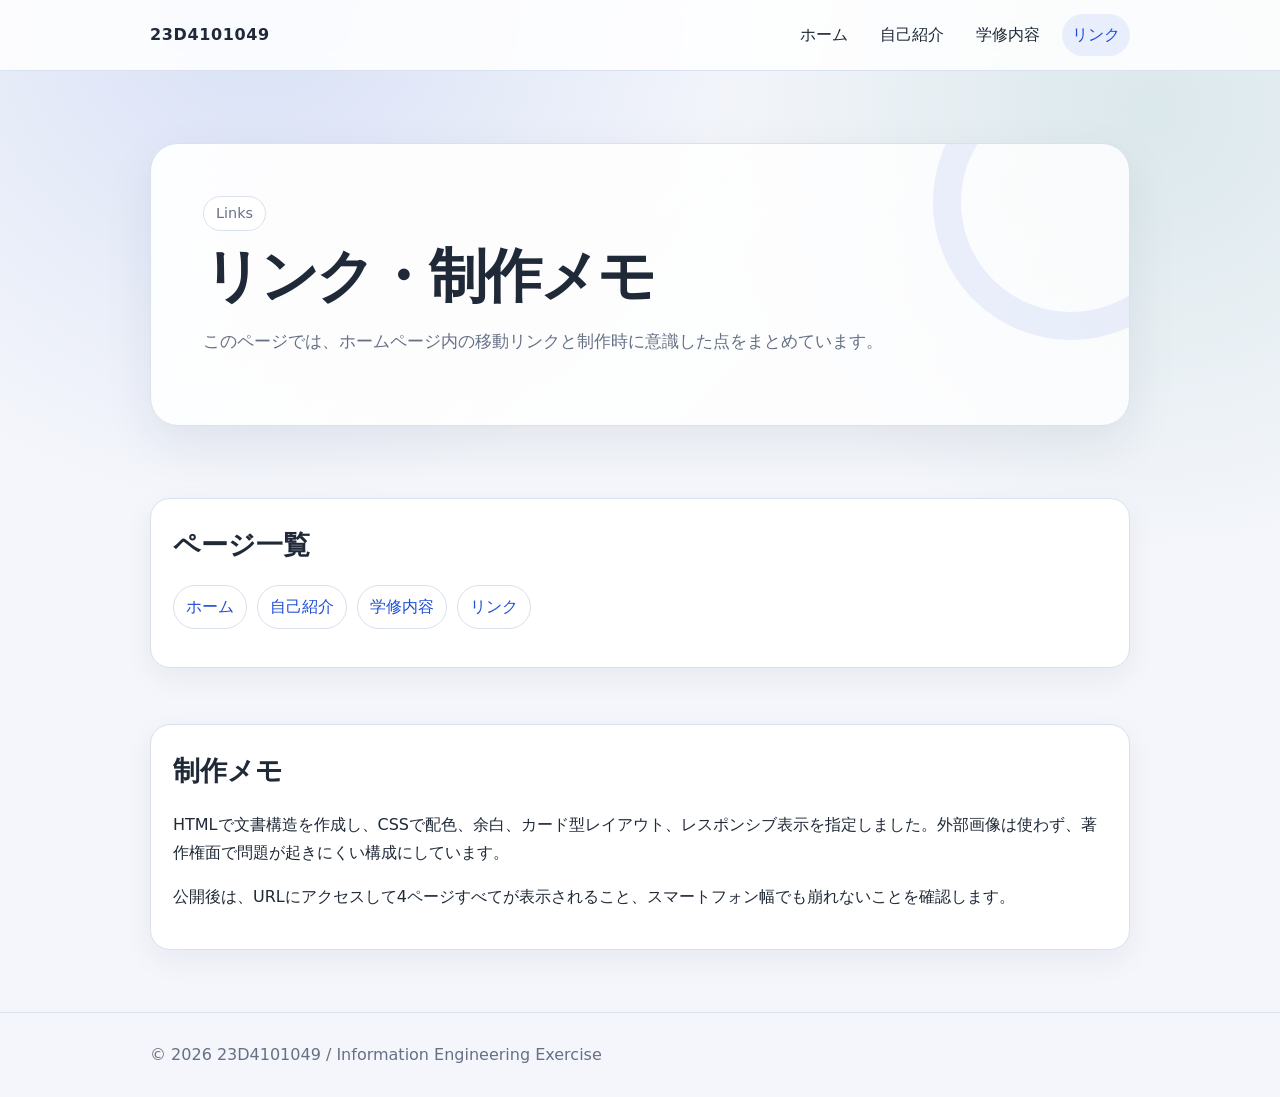
==== links.html @ 14c14bb3 "Add files via upload" ====
<!doctype html>
<html lang="ja">
<head>
  <meta charset="utf-8">
  <meta name="viewport" content="width=device-width, initial-scale=1">
  <title>リンク | 23D4101049</title>
  <link rel="stylesheet" href="style.css">
</head>
<body>
  <header class="site-header">
    <div class="wrapper nav">
      <a class="logo" href="index.html">23D4101049</a>
      <nav class="menu" aria-label="メインメニュー"><a href="index.html" class="">ホーム</a><a href="about.html" class="">自己紹介</a><a href="study.html" class="">学修内容</a><a href="links.html" class="active">リンク</a></nav>
    </div>
  </header>
  <main>
    <section class="hero">
      <div class="wrapper hero-card">
        <span class="kicker">Links</span>
        <h1>リンク・制作メモ</h1>
        <p class="lead">このページでは、ホームページ内の移動リンクと制作時に意識した点をまとめています。</p>
      </div>
    </section>
    <section class="section">
      <div class="wrapper card">
        <h2>ページ一覧</h2>
        <ul class="badge-list">
          <li><a href="index.html">ホーム</a></li>
          <li><a href="about.html">自己紹介</a></li>
          <li><a href="study.html">学修内容</a></li>
          <li><a href="links.html">リンク</a></li>
        </ul>
      </div>
    </section>
    <section class="section">
      <div class="wrapper card">
        <h2>制作メモ</h2>
        <p>HTMLで文書構造を作成し、CSSで配色、余白、カード型レイアウト、レスポンシブ表示を指定しました。外部画像は使わず、著作権面で問題が起きにくい構成にしています。</p>
        <p>公開後は、URLにアクセスして4ページすべてが表示されること、スマートフォン幅でも崩れないことを確認します。</p>
      </div>
    </section>
  </main>
  <footer class="footer">
    <div class="wrapper">© 2026 23D4101049 / Information Engineering Exercise</div>
  </footer>
</body>
</html>
---- style.css ----
:root {
  --bg: #f4f6fb;
  --panel: #ffffff;
  --ink: #1f2937;
  --muted: #667085;
  --line: #d9e0ee;
  --accent: #1d4ed8;
  --accent-2: #0f766e;
}
* { box-sizing: border-box; }
html { scroll-behavior: smooth; }
body {
  margin: 0;
  font-family: system-ui, -apple-system, BlinkMacSystemFont, "Segoe UI", sans-serif;
  color: var(--ink);
  background:
    radial-gradient(circle at 20% 0%, rgba(29,78,216,.13), transparent 32rem),
    radial-gradient(circle at 90% 10%, rgba(15,118,110,.11), transparent 28rem),
    var(--bg);
  line-height: 1.75;
}
a { color: var(--accent); text-decoration: none; }
a:hover { text-decoration: underline; }
.wrapper { width: min(980px, calc(100% - 32px)); margin: 0 auto; }
.site-header {
  position: sticky;
  top: 0;
  z-index: 5;
  background: rgba(255,255,255,.86);
  border-bottom: 1px solid var(--line);
  backdrop-filter: blur(10px);
}
.nav {
  display: flex;
  align-items: center;
  justify-content: space-between;
  gap: 20px;
  padding: 14px 0;
}
.logo {
  font-weight: 800;
  letter-spacing: .04em;
  color: var(--ink);
}
.menu { display: flex; flex-wrap: wrap; gap: 12px; }
.menu a {
  display: inline-block;
  padding: 7px 10px;
  border-radius: 999px;
  color: var(--ink);
}
.menu a.active, .menu a:hover {
  background: #e8eefc;
  text-decoration: none;
  color: var(--accent);
}
.hero {
  padding: 72px 0 44px;
}
.hero-card {
  background: linear-gradient(135deg, rgba(255,255,255,.95), rgba(255,255,255,.77));
  border: 1px solid var(--line);
  border-radius: 28px;
  padding: clamp(28px, 5vw, 52px);
  box-shadow: 0 18px 50px rgba(22,34,60,.08);
  position: relative;
  overflow: hidden;
}
.hero-card::after {
  content: "";
  position: absolute;
  right: -80px;
  top: -80px;
  width: 220px;
  height: 220px;
  border: 28px solid rgba(29,78,216,.08);
  border-radius: 50%;
}
.kicker {
  display: inline-block;
  margin-bottom: 14px;
  padding: 4px 12px;
  border: 1px solid var(--line);
  border-radius: 999px;
  color: var(--muted);
  background: #fff;
  font-size: .9rem;
}
h1 {
  margin: 0 0 14px;
  font-size: clamp(2.1rem, 4.5vw, 4rem);
  line-height: 1.1;
  letter-spacing: -.04em;
}
.lead {
  max-width: 700px;
  font-size: 1.08rem;
  color: var(--muted);
}
.button-row { display: flex; flex-wrap: wrap; gap: 12px; margin-top: 24px; }
.button {
  display: inline-block;
  padding: 11px 18px;
  border-radius: 12px;
  border: 1px solid var(--line);
  background: #fff;
  font-weight: 700;
}
.button.primary { background: var(--accent); color: #fff; border-color: var(--accent); }
.section { padding: 28px 0; }
.section h2 {
  margin: 0 0 14px;
  font-size: 1.7rem;
}
.grid { display: grid; grid-template-columns: repeat(3, 1fr); gap: 16px; }
.card {
  background: var(--panel);
  border: 1px solid var(--line);
  border-radius: 20px;
  padding: 22px;
  box-shadow: 0 10px 30px rgba(22,34,60,.06);
}
.card h3 { margin-top: 0; }
.note {
  border-left: 5px solid var(--accent-2);
  background: #eefaf8;
  padding: 16px 18px;
  border-radius: 12px;
}
.table {
  width: 100%;
  border-collapse: collapse;
  overflow: hidden;
  border-radius: 14px;
  background: #fff;
}
.table th, .table td {
  border-bottom: 1px solid var(--line);
  padding: 12px 14px;
  text-align: left;
}
.table th { background: #edf3ff; width: 30%; }
.footer {
  margin-top: 34px;
  padding: 28px 0;
  color: var(--muted);
  border-top: 1px solid var(--line);
}
.badge-list { display: flex; flex-wrap: wrap; gap: 10px; padding: 0; list-style: none; }
.badge-list li { padding: 7px 12px; background: #fff; border: 1px solid var(--line); border-radius: 999px; }
@media (max-width: 760px) {
  .nav { align-items: flex-start; flex-direction: column; }
  .grid { grid-template-columns: 1fr; }
  .table th, .table td { display: block; width: 100%; }
  .table th { border-bottom: none; }
}
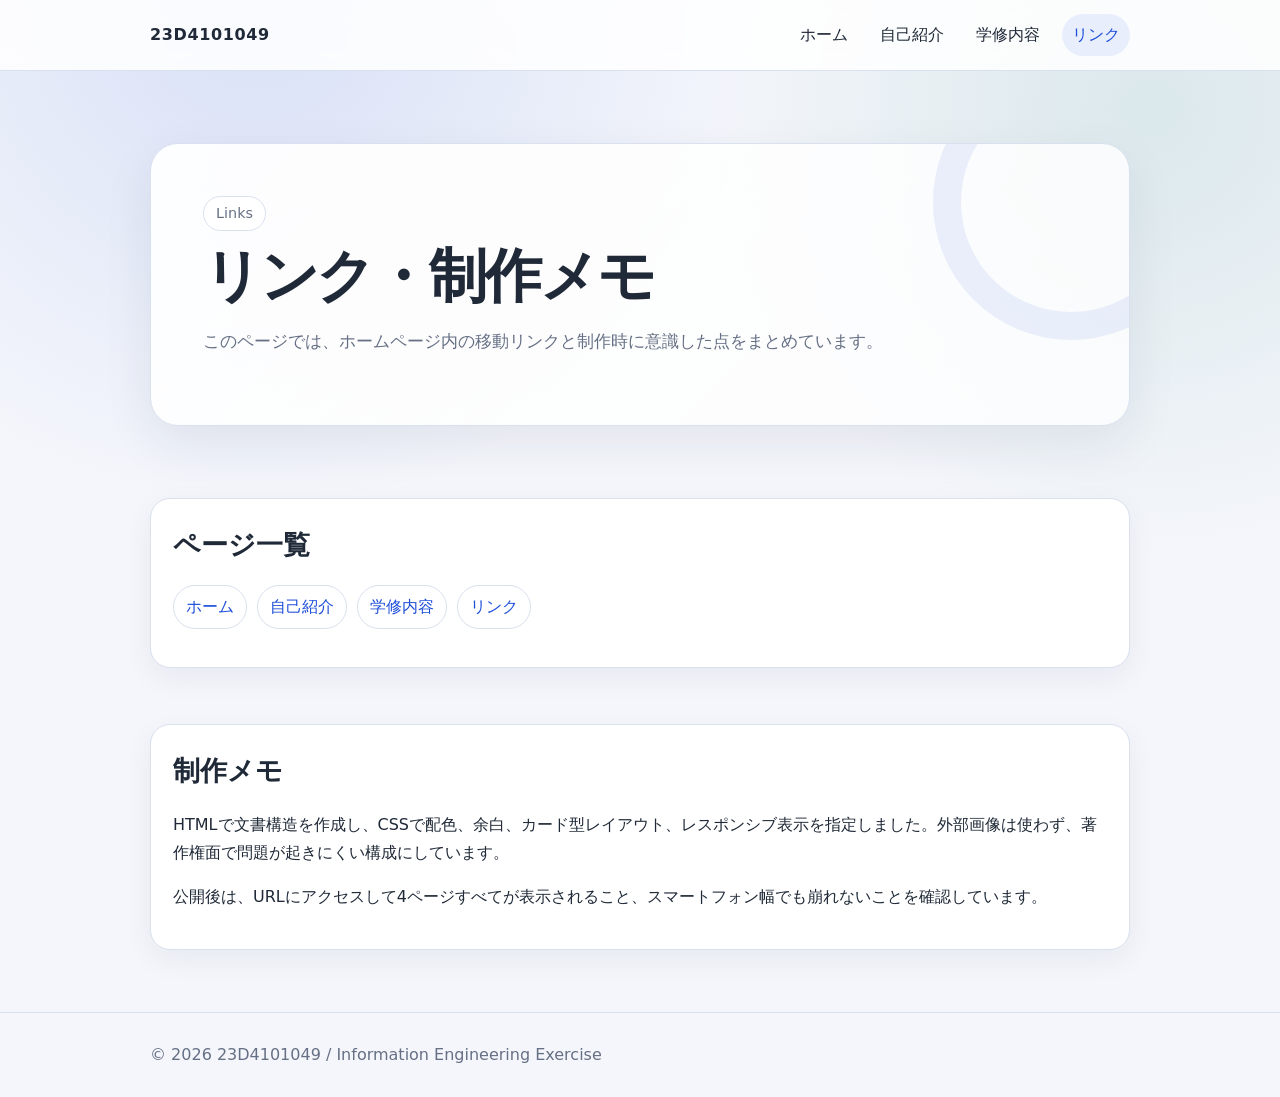
==== commit 52a13522: "Update links.html" ====
--- a/links.html
+++ b/links.html
@@ -36,7 +36,7 @@
       <div class="wrapper card">
         <h2>制作メモ</h2>
         <p>HTMLで文書構造を作成し、CSSで配色、余白、カード型レイアウト、レスポンシブ表示を指定しました。外部画像は使わず、著作権面で問題が起きにくい構成にしています。</p>
-        <p>公開後は、URLにアクセスして4ページすべてが表示されること、スマートフォン幅でも崩れないことを確認します。</p>
+        <p>公開後は、URLにアクセスして4ページすべてが表示されること、スマートフォン幅でも崩れないことを確認しています。</p>
       </div>
     </section>
   </main>
